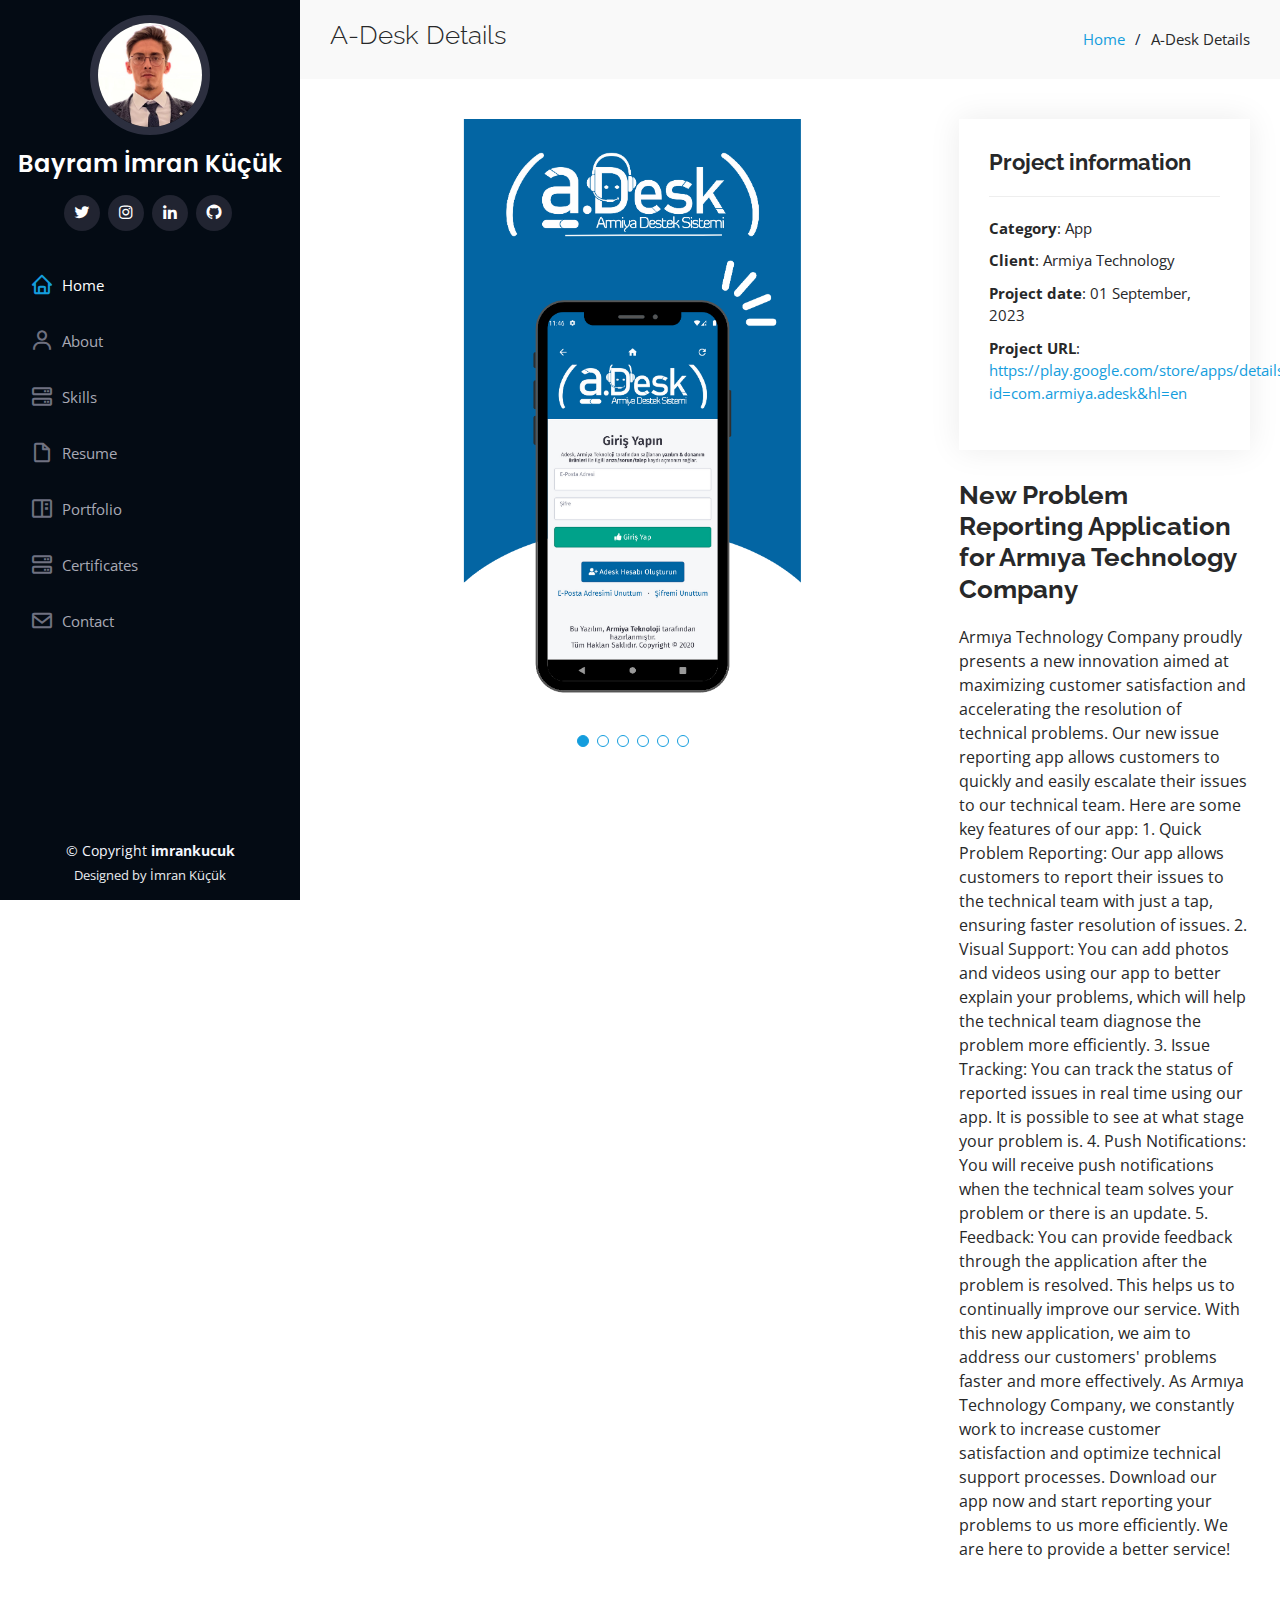
==== portfolio-adesk.html @ 80ada835 "Website created" ====
<!DOCTYPE html>
<html lang="en">

<head>
  <meta charset="utf-8">
  <meta content="width=device-width, initial-scale=1.0" name="viewport">

  <title>Portfolio Details - iPortfolio Bootstrap adesk</title>
  <meta content="" name="description">
  <meta content="" name="keywords">

  <!-- Favicons -->
  <link href="assets/img/favicon.png" rel="icon">
  <link href="assets/img/apple-touch-icon.png" rel="apple-touch-icon">

  <!-- Google Fonts -->
  <link href="https://fonts.googleapis.com/css?family=Open+Sans:300,300i,400,400i,600,600i,700,700i|Raleway:300,300i,400,400i,500,500i,600,600i,700,700i|Poppins:300,300i,400,400i,500,500i,600,600i,700,700i" rel="stylesheet">

  <!-- Vendor CSS Files -->
  <link href="assets/vendor/aos/aos.css" rel="stylesheet">
  <link href="assets/vendor/bootstrap/css/bootstrap.min.css" rel="stylesheet">
  <link href="assets/vendor/bootstrap-icons/bootstrap-icons.css" rel="stylesheet">
  <link href="assets/vendor/boxicons/css/boxicons.min.css" rel="stylesheet">
  <link href="assets/vendor/glightbox/css/glightbox.min.css" rel="stylesheet">
  <link href="assets/vendor/swiper/swiper-bundle.min.css" rel="stylesheet">

  <!-- Template Main CSS File -->
  <link href="assets/css/style.css" rel="stylesheet">

  <!-- =======================================================
  * Template Name: iPortfolio
  * Updated: Sep 18 2023 with Bootstrap v5.3.2
  * Template URL: https://bootstrapmade.com/iportfolio-bootstrap-portfolio-websites-template/
  * Author: BootstrapMade.com
  * License: https://bootstrapmade.com/license/
  ======================================================== -->
</head>

<body>

  <!-- ======= Mobile nav toggle button ======= -->
  <i class="bi bi-list mobile-nav-toggle d-xl-none"></i>

  <!-- ======= Header ======= -->
  <header id="header">
    <div class="d-flex flex-column">

      <div class="profile">
        <img src="assets/img/profile-img.png" alt="" class="img-fluid rounded-circle">
        <h1 class="text-light"><a href="index.html">Bayram İmran Küçük</a></h1>
        <div class="social-links mt-3 text-center">
          <a href="https://x.com/b_imrankucuk?t=9Qz_eNNHruY4GaAvsCi-XA&s=09" target="_blank" class="twitter"><i class="bx bxl-twitter"></i></a>
          <a href="https://instagram.com/b.imrankucuk" target="_blank" class="instagram"><i class="bx bxl-instagram"></i></a>
          <a href="https://www.linkedin.com/in/bayram-imran-k%C3%BC%C3%A7%C3%BCk-605b56228/" target="_blank" class="linkedin"><i class="bx bxl-linkedin"></i></a>
          <a href="https://github.com/bimrankucuk" target="_blank" class="github"><i class="bx bxl-github"></i></a>

        </div>
      </div>

      <nav id="navbar" class="nav-menu navbar">
        <ul>
          <li><a href="index.html#hero" class="nav-link scrollto active"><i class="bx bx-home"></i> <span>Home</span></a></li>
          <li><a href="index.html#about" class="nav-link scrollto"><i class="bx bx-user"></i> <span>About</span></a></li>
          <li><a href="index.html#skills" class="nav-link scrollto"><i class="bx bx-server"></i> <span>Skills</span></a></li>
          <li><a href="index.html#resume" class="nav-link scrollto"><i class="bx bx-file-blank"></i> <span>Resume</span></a></li>
          <li><a href="index.html#portfolio" class="nav-link scrollto"><i class="bx bx-book-content"></i> <span>Portfolio</span></a></li>
          <li><a href="index.html#testimonials" class="nav-link scrollto"><i class="bx bx-server"></i> <span>Certificates</span></a></li>
          <li><a href="index.html#contact" class="nav-link scrollto"><i class="bx bx-envelope"></i> <span>Contact</span></a></li>
        </ul>
      </nav><!-- .nav-menu -->
    </div>
  </header><!-- End Header -->

  <main id="main">

    <!-- ======= Breadcrumbs ======= -->
    <section id="breadcrumbs" class="breadcrumbs">
      <div class="container">

        <div class="d-flex justify-content-between align-items-center">
          <h2>A-Desk Details</h2>
          <ol>
            <li><a href="index.html">Home</a></li>
            <li>A-Desk Details</li>
          </ol>
        </div>

      </div>
    </section><!-- End Breadcrumbs -->

    <!-- ======= Portfolio Details Section ======= -->
    <section id="portfolio-details" class="portfolio-details">
      <div class="container">

        <div class="row gy-4">

          <div class="col-lg-8">
            <div class="portfolio-details-slider swiper">
              <div class="swiper-wrapper align-items-center"style="height: 600px;">

                <div class="swiper-slide">
                  <img src="assets/img/portfolio/adesk1.png" alt=""height="600"style="object-fit:contain;">
                </div>

                <div class="swiper-slide">
                  <img src="assets/img/portfolio/adesk2.png" alt=""height="600"style="object-fit:contain;">
                </div>

                <div class="swiper-slide">
                  <img src="assets/img/portfolio/adesk3.png" alt=""height="600"style="object-fit:contain;">
                </div>

                <div class="swiper-slide">
                  <img src="assets/img/portfolio/adesk4.png" alt=""height="600"style="object-fit:contain;">
                </div>

                <div class="swiper-slide">
                  <img src="assets/img/portfolio/adesk5.png" alt=""height="600"style="object-fit:contain;">
                </div>

                <div class="swiper-slide">
                  <img src="assets/img/portfolio/adesk6.png" alt=""height="600"style="object-fit:contain;">
                </div>

              </div>
              <div class="swiper-pagination"></div>
            </div>
          </div>

          <div class="col-lg-4">
            <div class="portfolio-info">
              <h3>Project information</h3>
              <ul>
                <li><strong>Category</strong>: App</li>
                <li><strong>Client</strong>: Armiya Technology</li>
                <li><strong>Project date</strong>: 01 September, 2023</li>
                <li><strong>Project URL</strong>: <a href="#">https://play.google.com/store/apps/details?id=com.armiya.adesk&hl=en</a></li>
              </ul>
            </div>
            <div class="portfolio-description">
              <h2>New Problem Reporting Application for Armıya Technology Company</h2>
              <p>
                Armıya Technology Company proudly presents a new innovation aimed at maximizing customer satisfaction and accelerating the resolution of technical problems. Our new issue reporting app allows customers to quickly and easily escalate their issues to our technical team. Here are some key features of our app:

1. Quick Problem Reporting: Our app allows customers to report their issues to the technical team with just a tap, ensuring faster resolution of issues.

2. Visual Support: You can add photos and videos using our app to better explain your problems, which will help the technical team diagnose the problem more efficiently.

3. Issue Tracking: You can track the status of reported issues in real time using our app. It is possible to see at what stage your problem is.

4. Push Notifications: You will receive push notifications when the technical team solves your problem or there is an update.

5. Feedback: You can provide feedback through the application after the problem is resolved. This helps us to continually improve our service.

With this new application, we aim to address our customers' problems faster and more effectively. As Armıya Technology Company, we constantly work to increase customer satisfaction and optimize technical support processes.

Download our app now and start reporting your problems to us more efficiently. We are here to provide a better service!
              </p>
            </div>
          </div>

        </div>

      </div>
    </section><!-- End Portfolio Details Section -->

  </main><!-- End #main -->

  <!-- ======= Footer ======= -->
  <footer id="footer">
    <div class="container">
      <div class="copyright">
        &copy; Copyright <strong><span>imrankucuk</span></strong>
      </div>
      <div class="credits">
        <!-- All the links in the footer should remain intact. -->
        <!-- You can delete the links only if you purchased the pro version. -->
        <!-- Licensing information: https://bootstrapmade.com/license/ -->
        <!-- Purchase the pro version with working PHP/AJAX contact form: https://bootstrapmade.com/iportfolio-bootstrap-portfolio-websites-template/ -->
        Designed by İmran Küçük
      </div>
    </div>
  </footer><!-- End  Footer -->

  <a href="#" class="back-to-top d-flex align-items-center justify-content-center"><i class="bi bi-arrow-up-short"></i></a>

  <!-- Vendor JS Files -->
  <script src="assets/vendor/purecounter/purecounter_vanilla.js"></script>
  <script src="assets/vendor/aos/aos.js"></script>
  <script src="assets/vendor/bootstrap/js/bootstrap.bundle.min.js"></script>
  <script src="assets/vendor/glightbox/js/glightbox.min.js"></script>
  <script src="assets/vendor/isotope-layout/isotope.pkgd.min.js"></script>
  <script src="assets/vendor/swiper/swiper-bundle.min.js"></script>
  <script src="assets/vendor/typed.js/typed.umd.js"></script>
  <script src="assets/vendor/waypoints/noframework.waypoints.js"></script>
  <script src="assets/vendor/php-email-form/validate.js"></script>

  <!-- Template Main JS File -->
  <script src="assets/js/main.js"></script>

</body>

</html>
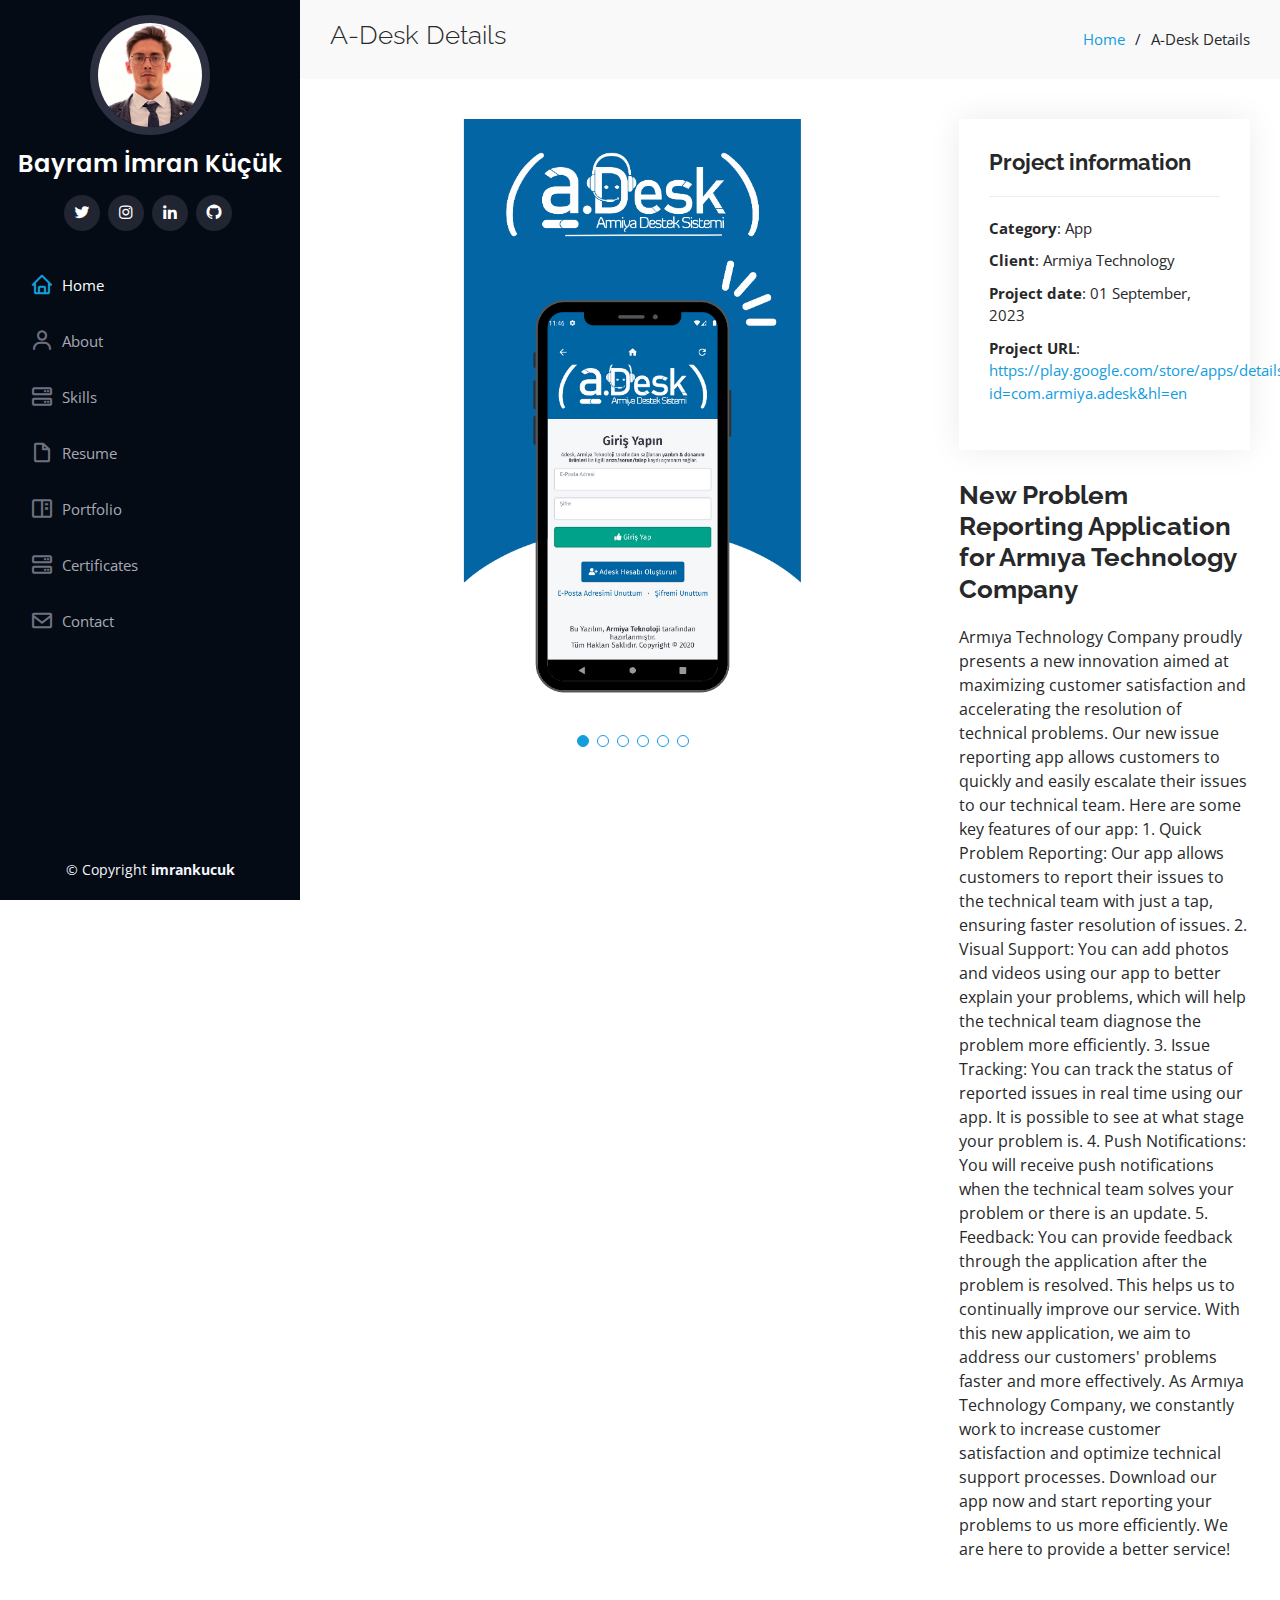
==== commit da35a14f: "Code edited" ====
--- a/portfolio-adesk.html
+++ b/portfolio-adesk.html
@@ -47,7 +47,7 @@
 
       <div class="profile">
         <img src="assets/img/profile-img.png" alt="" class="img-fluid rounded-circle">
-        <h1 class="text-light"><a href="index.html">Bayram İmran Küçük</a></h1>
+        <h1 class="text-light"><a href="home.html">Bayram İmran Küçük</a></h1>
         <div class="social-links mt-3 text-center">
           <a href="https://x.com/b_imrankucuk?t=9Qz_eNNHruY4GaAvsCi-XA&s=09" target="_blank" class="twitter"><i class="bx bxl-twitter"></i></a>
           <a href="https://instagram.com/b.imrankucuk" target="_blank" class="instagram"><i class="bx bxl-instagram"></i></a>
@@ -59,13 +59,13 @@
 
       <nav id="navbar" class="nav-menu navbar">
         <ul>
-          <li><a href="index.html#hero" class="nav-link scrollto active"><i class="bx bx-home"></i> <span>Home</span></a></li>
-          <li><a href="index.html#about" class="nav-link scrollto"><i class="bx bx-user"></i> <span>About</span></a></li>
-          <li><a href="index.html#skills" class="nav-link scrollto"><i class="bx bx-server"></i> <span>Skills</span></a></li>
-          <li><a href="index.html#resume" class="nav-link scrollto"><i class="bx bx-file-blank"></i> <span>Resume</span></a></li>
-          <li><a href="index.html#portfolio" class="nav-link scrollto"><i class="bx bx-book-content"></i> <span>Portfolio</span></a></li>
-          <li><a href="index.html#testimonials" class="nav-link scrollto"><i class="bx bx-server"></i> <span>Certificates</span></a></li>
-          <li><a href="index.html#contact" class="nav-link scrollto"><i class="bx bx-envelope"></i> <span>Contact</span></a></li>
+          <li><a href="home.html#hero" class="nav-link scrollto active"><i class="bx bx-home"></i> <span>Home</span></a></li>
+          <li><a href="home.html#about" class="nav-link scrollto"><i class="bx bx-user"></i> <span>About</span></a></li>
+          <li><a href="home.html#skills" class="nav-link scrollto"><i class="bx bx-server"></i> <span>Skills</span></a></li>
+          <li><a href="home.html#resume" class="nav-link scrollto"><i class="bx bx-file-blank"></i> <span>Resume</span></a></li>
+          <li><a href="home.html#portfolio" class="nav-link scrollto"><i class="bx bx-book-content"></i> <span>Portfolio</span></a></li>
+          <li><a href="home.html#testimonials" class="nav-link scrollto"><i class="bx bx-server"></i> <span>Certificates</span></a></li>
+          <li><a href="home.html#contact" class="nav-link scrollto"><i class="bx bx-envelope"></i> <span>Contact</span></a></li>
         </ul>
       </nav><!-- .nav-menu -->
     </div>
@@ -80,7 +80,7 @@
         <div class="d-flex justify-content-between align-items-center">
           <h2>A-Desk Details</h2>
           <ol>
-            <li><a href="index.html">Home</a></li>
+            <li><a href="home.html">Home</a></li>
             <li>A-Desk Details</li>
           </ol>
         </div>
@@ -177,7 +177,7 @@
         <!-- You can delete the links only if you purchased the pro version. -->
         <!-- Licensing information: https://bootstrapmade.com/license/ -->
         <!-- Purchase the pro version with working PHP/AJAX contact form: https://bootstrapmade.com/iportfolio-bootstrap-portfolio-websites-template/ -->
-        Designed by İmran Küçük
+        
       </div>
     </div>
   </footer><!-- End  Footer -->
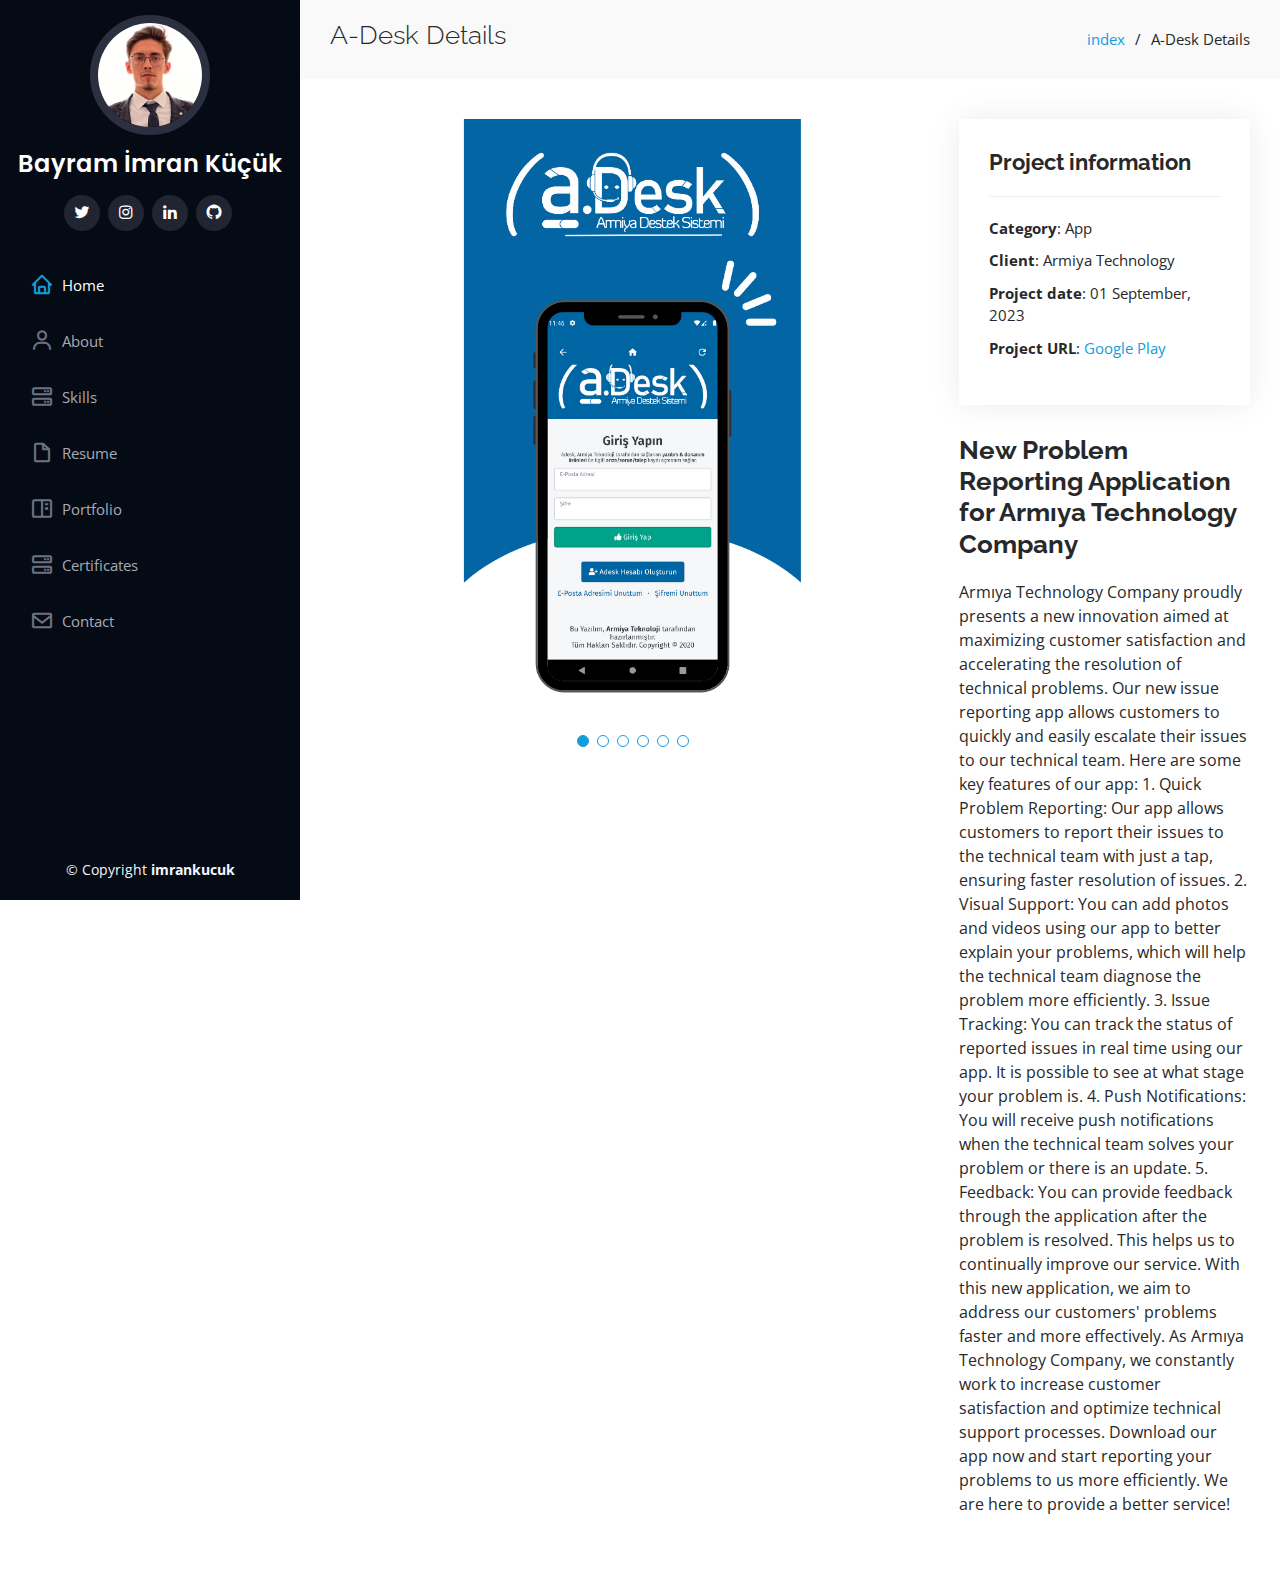
==== commit 20dab6b0: "Code edited" ====
--- a/portfolio-adesk.html
+++ b/portfolio-adesk.html
@@ -47,7 +47,7 @@
 
       <div class="profile">
         <img src="assets/img/profile-img.png" alt="" class="img-fluid rounded-circle">
-        <h1 class="text-light"><a href="home.html">Bayram İmran Küçük</a></h1>
+        <h1 class="text-light"><a href="index.html">Bayram İmran Küçük</a></h1>
         <div class="social-links mt-3 text-center">
           <a href="https://x.com/b_imrankucuk?t=9Qz_eNNHruY4GaAvsCi-XA&s=09" target="_blank" class="twitter"><i class="bx bxl-twitter"></i></a>
           <a href="https://instagram.com/b.imrankucuk" target="_blank" class="instagram"><i class="bx bxl-instagram"></i></a>
@@ -59,13 +59,13 @@
 
       <nav id="navbar" class="nav-menu navbar">
         <ul>
-          <li><a href="home.html#hero" class="nav-link scrollto active"><i class="bx bx-home"></i> <span>Home</span></a></li>
-          <li><a href="home.html#about" class="nav-link scrollto"><i class="bx bx-user"></i> <span>About</span></a></li>
-          <li><a href="home.html#skills" class="nav-link scrollto"><i class="bx bx-server"></i> <span>Skills</span></a></li>
-          <li><a href="home.html#resume" class="nav-link scrollto"><i class="bx bx-file-blank"></i> <span>Resume</span></a></li>
-          <li><a href="home.html#portfolio" class="nav-link scrollto"><i class="bx bx-book-content"></i> <span>Portfolio</span></a></li>
-          <li><a href="home.html#testimonials" class="nav-link scrollto"><i class="bx bx-server"></i> <span>Certificates</span></a></li>
-          <li><a href="home.html#contact" class="nav-link scrollto"><i class="bx bx-envelope"></i> <span>Contact</span></a></li>
+          <li><a href="index.html#hero" class="nav-link scrollto active"><i class="bx bx-home"></i> <span>Home</span></a></li>
+          <li><a href="index.html#about" class="nav-link scrollto"><i class="bx bx-user"></i> <span>About</span></a></li>
+          <li><a href="index.html#skills" class="nav-link scrollto"><i class="bx bx-server"></i> <span>Skills</span></a></li>
+          <li><a href="index.html#resume" class="nav-link scrollto"><i class="bx bx-file-blank"></i> <span>Resume</span></a></li>
+          <li><a href="index.html#portfolio" class="nav-link scrollto"><i class="bx bx-book-content"></i> <span>Portfolio</span></a></li>
+          <li><a href="index.html#testimonials" class="nav-link scrollto"><i class="bx bx-server"></i> <span>Certificates</span></a></li>
+          <li><a href="index.html#contact" class="nav-link scrollto"><i class="bx bx-envelope"></i> <span>Contact</span></a></li>
         </ul>
       </nav><!-- .nav-menu -->
     </div>
@@ -80,7 +80,7 @@
         <div class="d-flex justify-content-between align-items-center">
           <h2>A-Desk Details</h2>
           <ol>
-            <li><a href="home.html">Home</a></li>
+            <li><a href="index.html">index</a></li>
             <li>A-Desk Details</li>
           </ol>
         </div>
@@ -134,7 +134,7 @@
                 <li><strong>Category</strong>: App</li>
                 <li><strong>Client</strong>: Armiya Technology</li>
                 <li><strong>Project date</strong>: 01 September, 2023</li>
-                <li><strong>Project URL</strong>: <a href="#">https://play.google.com/store/apps/details?id=com.armiya.adesk&hl=en</a></li>
+                <li><strong>Project URL</strong>: <a href="https://play.google.com/store/apps/details?id=com.armiya.adesk&hl=en"target="_blank">Google Play</a></li>
               </ul>
             </div>
             <div class="portfolio-description">
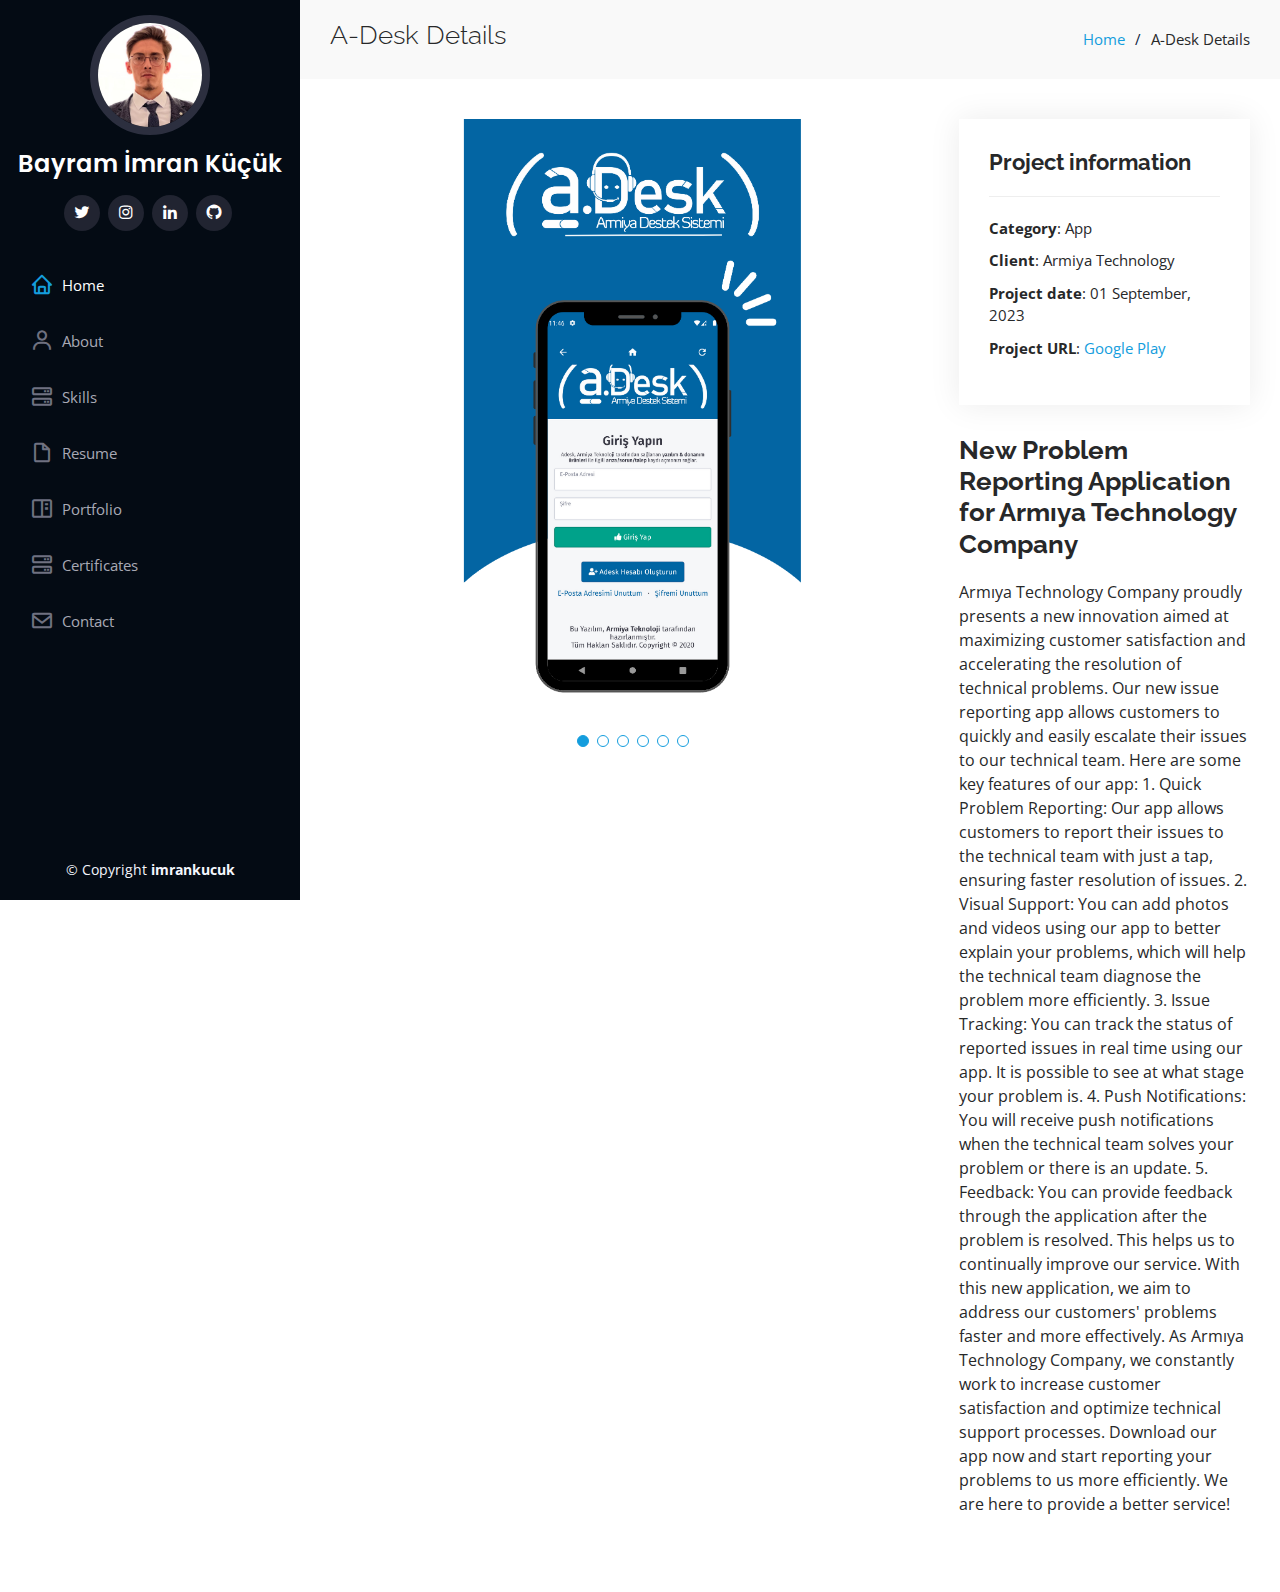
==== commit 58455390: "Code Edited" ====
--- a/portfolio-adesk.html
+++ b/portfolio-adesk.html
@@ -80,7 +80,7 @@
         <div class="d-flex justify-content-between align-items-center">
           <h2>A-Desk Details</h2>
           <ol>
-            <li><a href="index.html">index</a></li>
+            <li><a href="index.html">Home</a></li>
             <li>A-Desk Details</li>
           </ol>
         </div>
